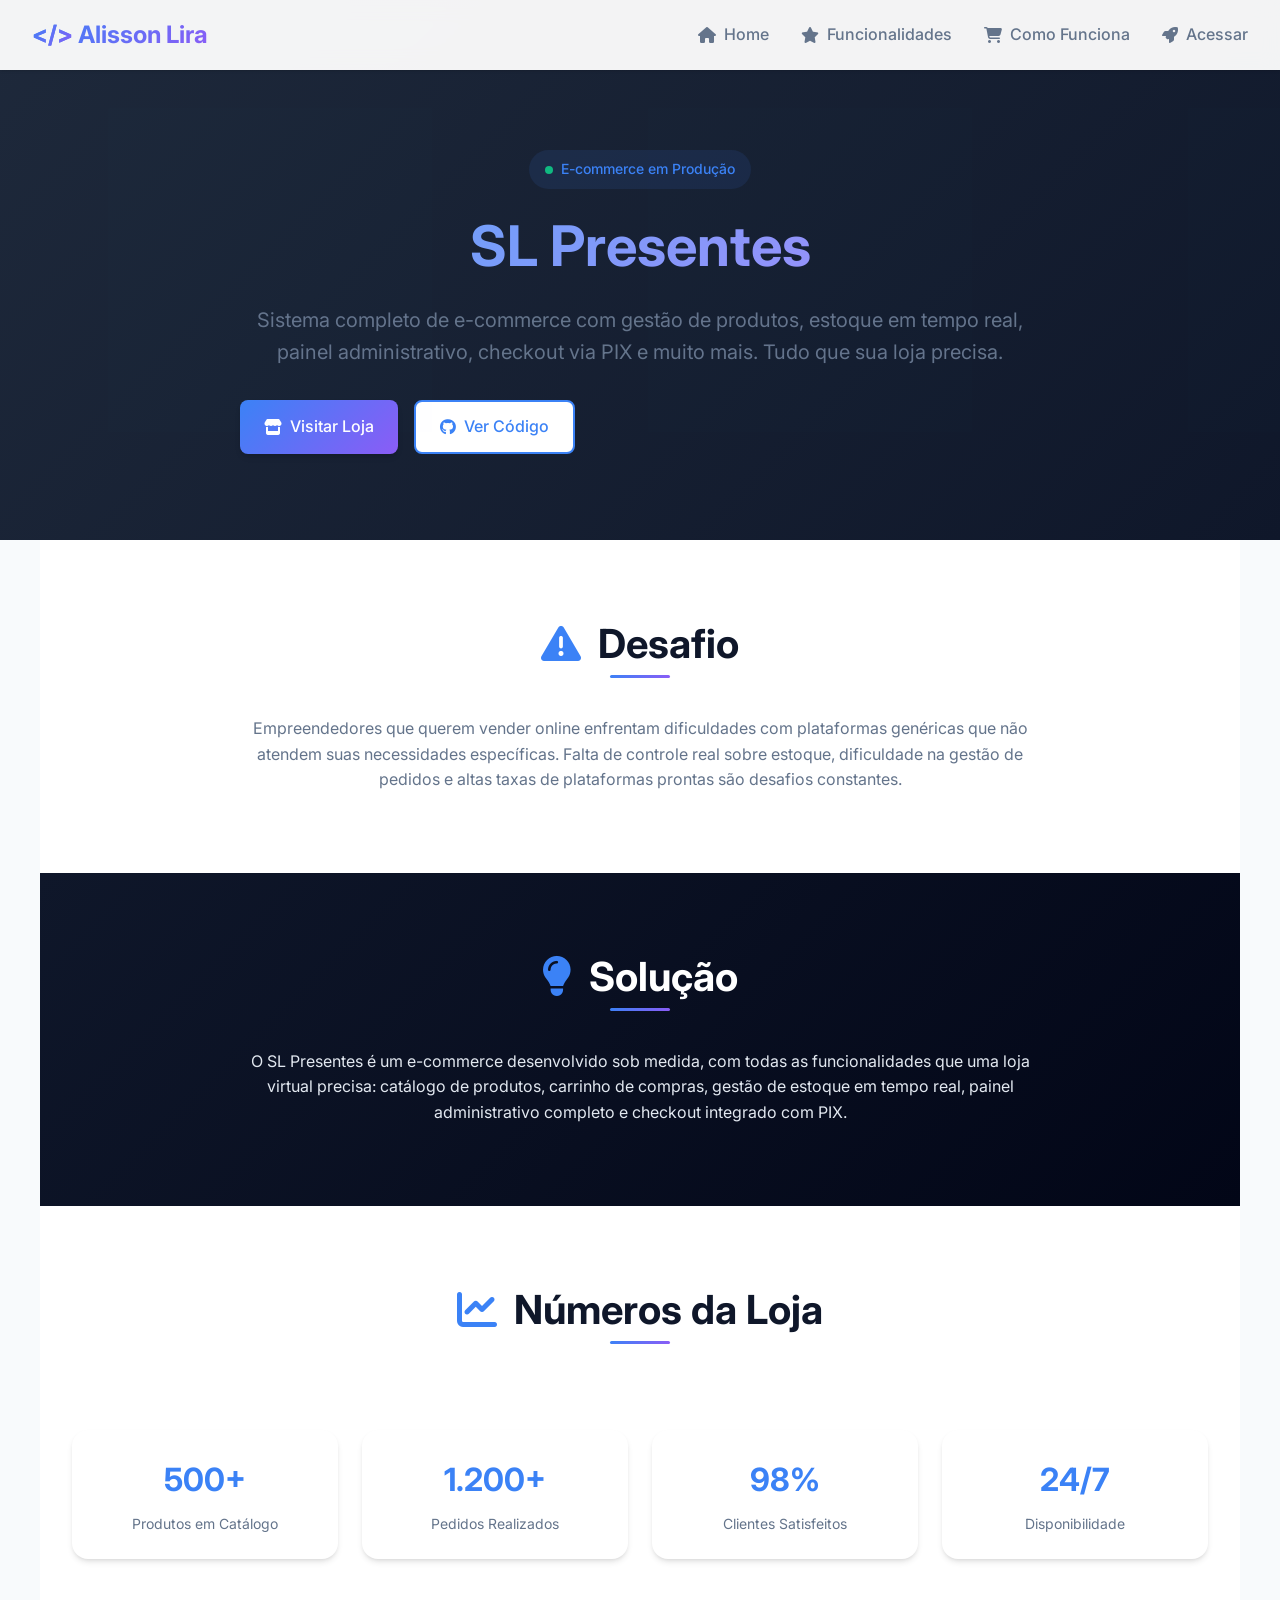
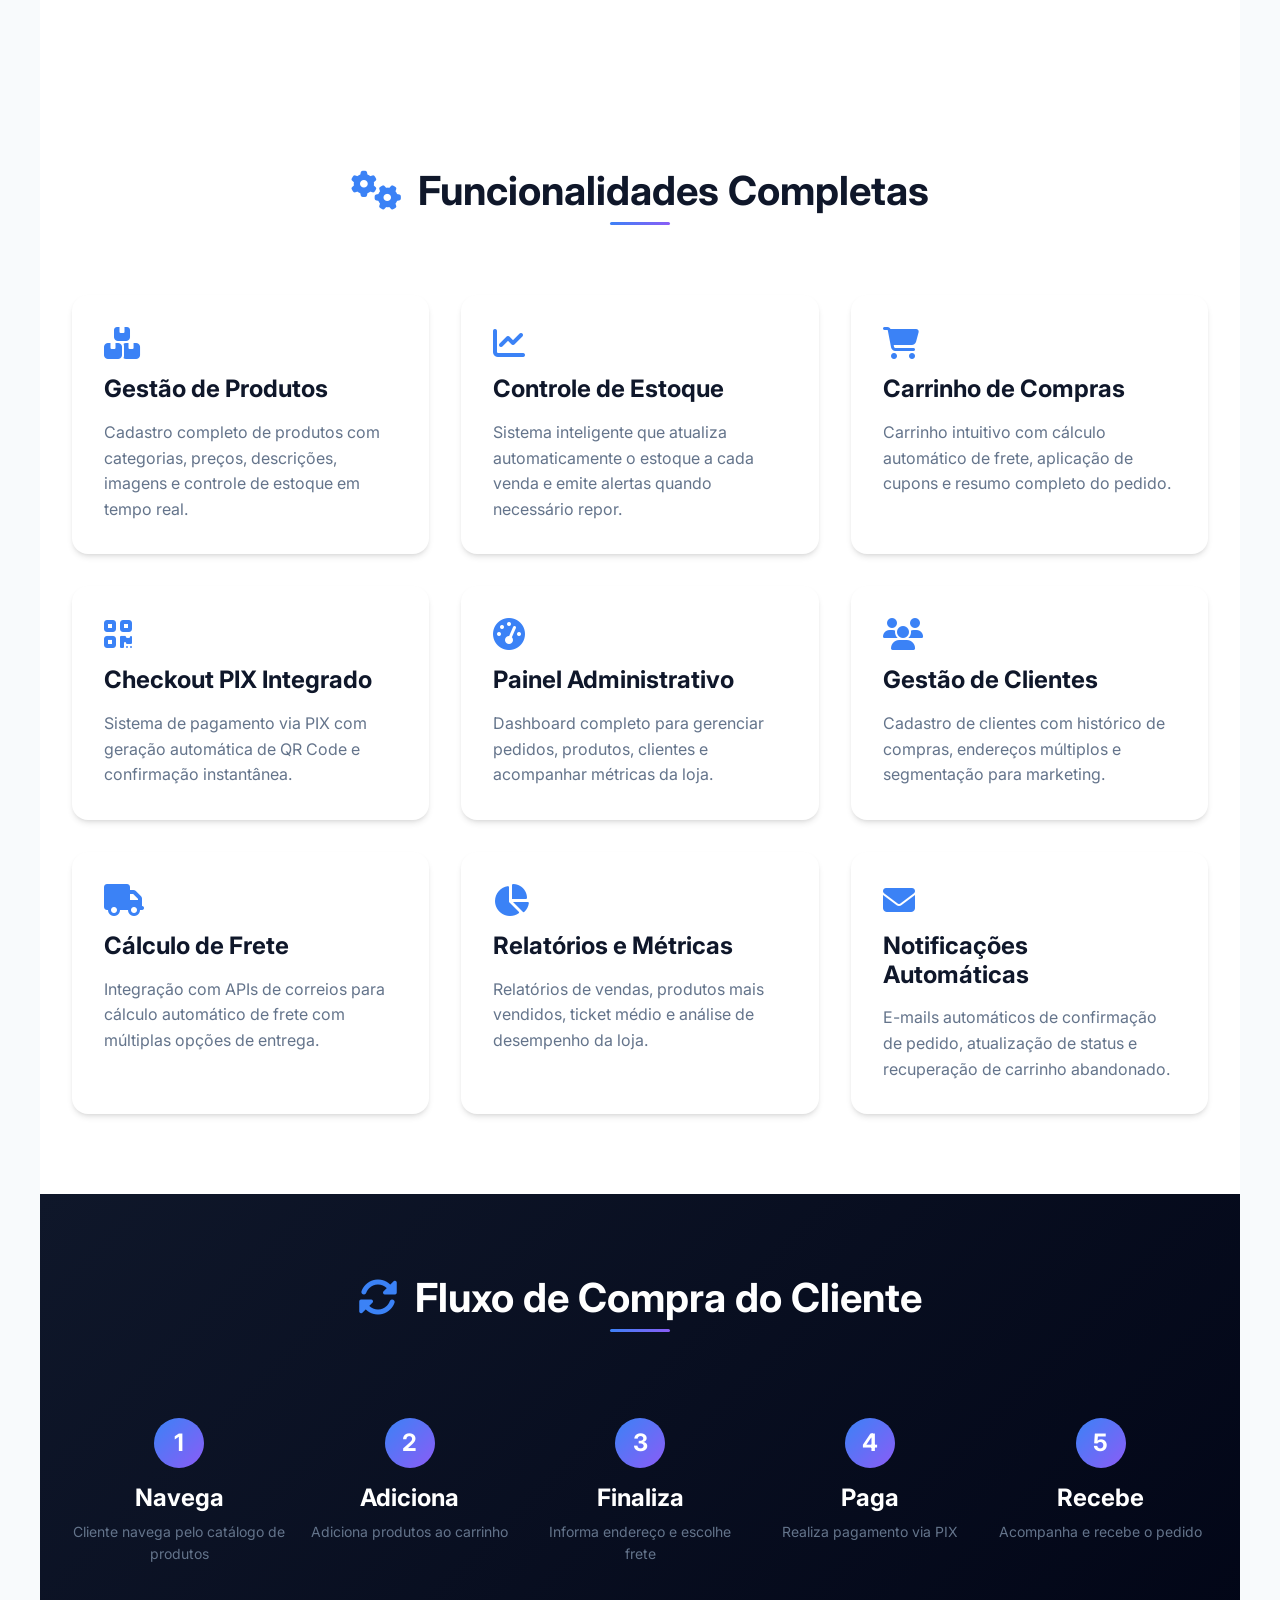
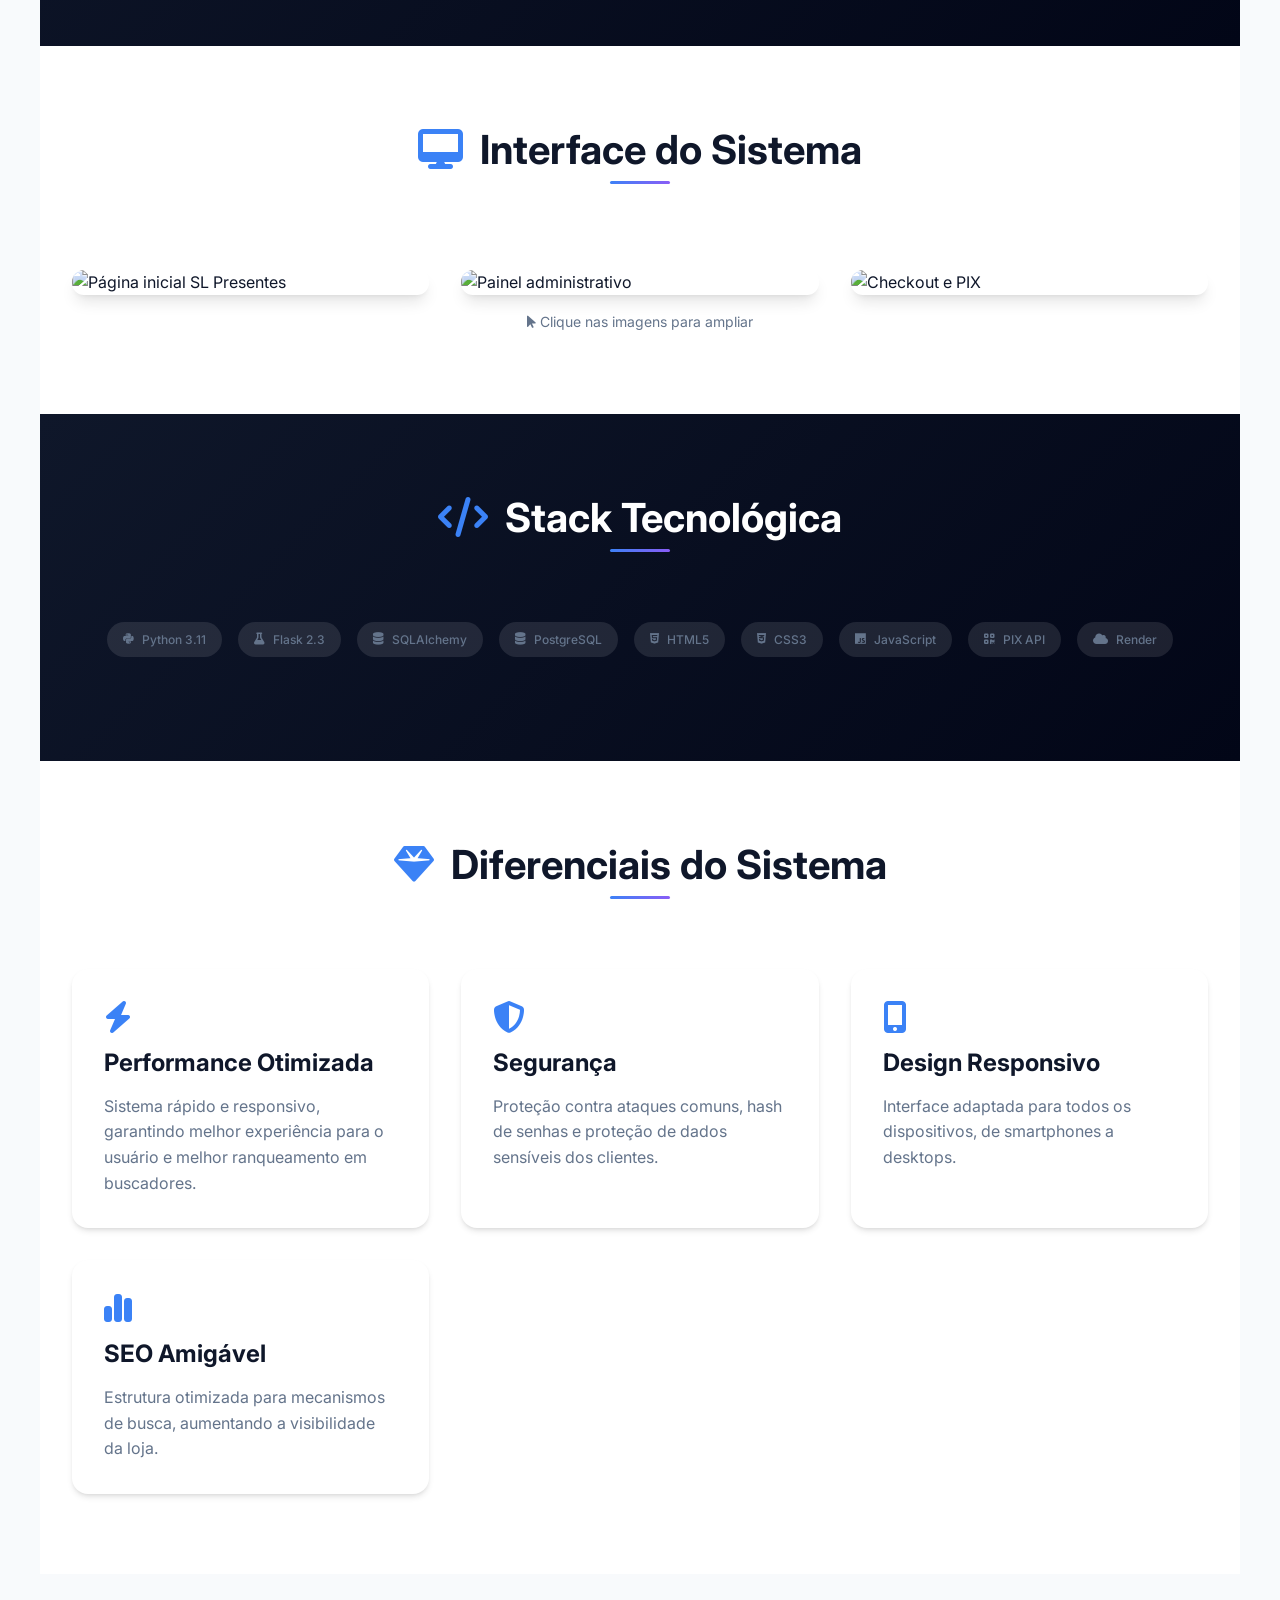
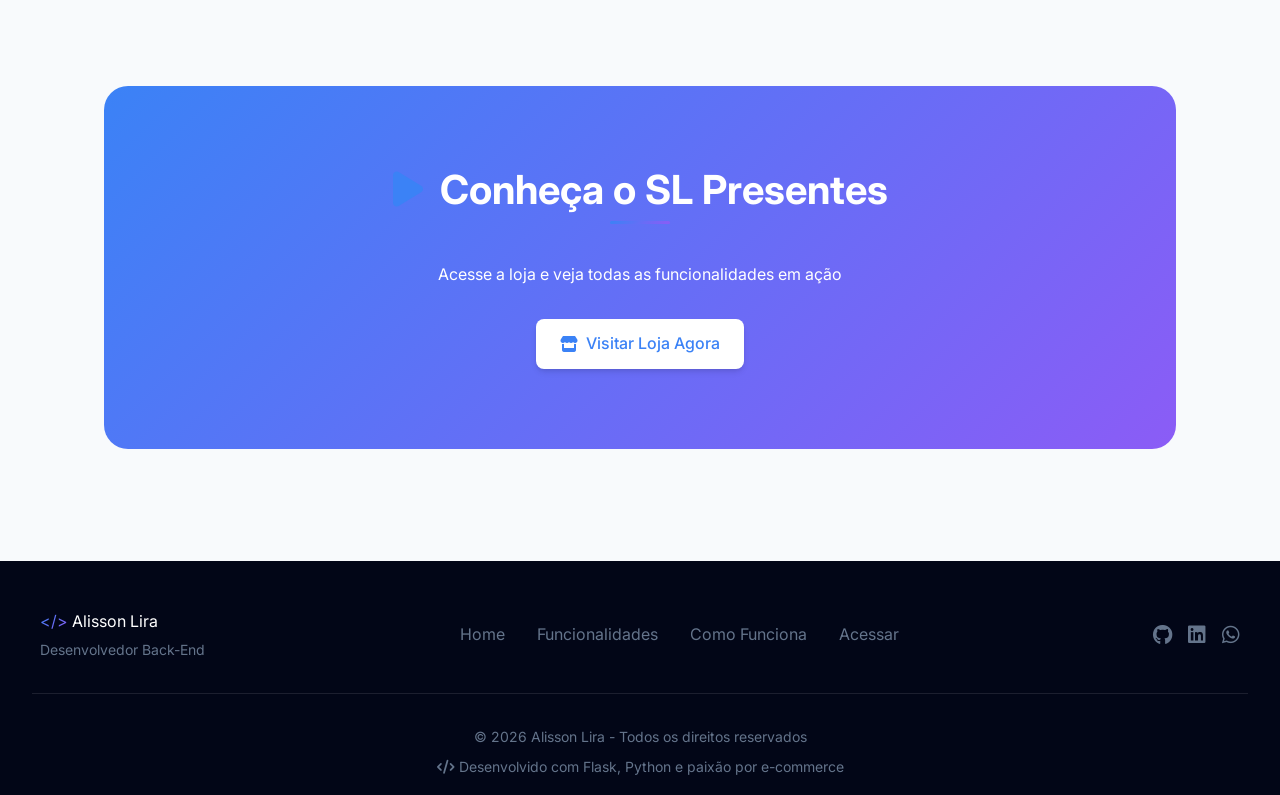
==== projetos/sl-presentes.html @ 82c2378f "Atualizando Portfílio 2.0" ====
<!DOCTYPE html>
<html lang="pt-BR">
<head>
  <meta charset="UTF-8">
  <meta name="viewport" content="width=device-width, initial-scale=1.0">

  <title>SL Presentes | Sistema de E-commerce Completo</title>

  <meta name="description" content="Sistema de e-commerce completo com gestão de produtos, estoque, pedidos, clientes e checkout integrado com PIX.">
  <meta name="author" content="Alisson Lira">
  <meta name="keywords" content="e-commerce, loja virtual, gestão de estoque, sistema de vendas, flask, python">

  <!-- Google Fonts -->
  <link href="https://fonts.googleapis.com/css2?family=Inter:opsz,wght@14..32,300;400;500;600;700;800&display=swap" rel="stylesheet">

  <!-- Font Awesome -->
  <link rel="stylesheet" href="https://cdnjs.cloudflare.com/ajax/libs/font-awesome/6.5.1/css/all.min.css">

  <link rel="stylesheet" href="../styles.css">
  

</head>

<body>

  <!-- NAVBAR -->
  <header class="navbar">
    <div class="logo">
      <span class="logo-highlight">&lt;/&gt;</span> Alisson Lira
    </div>
    <nav>
      <a href="/"><i class="fas fa-home"></i> Home</a>
      <a href="#funcionalidades"><i class="fas fa-star"></i> Funcionalidades</a>
      <a href="#demo"><i class="fas fa-shopping-cart"></i> Como Funciona</a>
      <a href="#acesso"><i class="fas fa-rocket"></i> Acessar</a>
    </nav>
    <button class="mobile-menu-btn" id="mobileMenuBtn">
      <i class="fas fa-bars"></i>
    </button>
  </header>

  <!-- HERO PRODUTO -->
  <section class="produto-hero">
    <div class="container">
      <div class="hero-badge">
        <span class="badge-dot"></span>
        E-commerce em Produção
      </div>

      <h1>SL Presentes</h1>

      <p>
        Sistema completo de e-commerce com gestão de produtos, estoque em tempo real,
        painel administrativo, checkout via PIX e muito mais. Tudo que sua loja precisa.
      </p>

      <div class="hero-buttons">
        <a href="https://slpresentes.alissonlira.com.br" target="_blank" class="btn-primary">
          <i class="fas fa-store"></i> Visitar Loja
        </a>

        <a href="#" class="btn-secondary" target="_blank">
          <i class="fab fa-github"></i> Ver Código
        </a>
      </div>
    </div>
  </section>

  <!-- PROBLEMA -->
  <section class="secao bg-light">
    <h2><i class="fas fa-exclamation-triangle"></i> Desafio</h2>

    <p style="text-align: center; max-width: 800px; margin: 0 auto; color: var(--gray);">
      Empreendedores que querem vender online enfrentam dificuldades com plataformas 
      genéricas que não atendem suas necessidades específicas. Falta de controle 
      real sobre estoque, dificuldade na gestão de pedidos e altas taxas de 
      plataformas prontas são desafios constantes.
    </p>
  </section>

  <!-- SOLUÇÃO -->
  <section class="secao bg-dark">
    <h2 style="color: white;"><i class="fas fa-lightbulb"></i> Solução</h2>

    <p style="text-align: center; max-width: 800px; margin: 0 auto; color: var(--gray-light);">
      O SL Presentes é um e-commerce desenvolvido sob medida, com todas as 
      funcionalidades que uma loja virtual precisa: catálogo de produtos, 
      carrinho de compras, gestão de estoque em tempo real, painel administrativo 
      completo e checkout integrado com PIX.
    </p>
  </section>

  <!-- MÉTRICAS DEMONSTRATIVAS -->
  <section id="demo" class="secao bg-light">
    <h2><i class="fas fa-chart-line"></i> Números da Loja</h2>

    <div class="stats-demo">
      <div class="stat-card">
        <div class="stat-number">500+</div>
        <div class="stat-label">Produtos em Catálogo</div>
      </div>
      <div class="stat-card">
        <div class="stat-number">1.200+</div>
        <div class="stat-label">Pedidos Realizados</div>
      </div>
      <div class="stat-card">
        <div class="stat-number">98%</div>
        <div class="stat-label">Clientes Satisfeitos</div>
      </div>
      <div class="stat-card">
        <div class="stat-number">24/7</div>
        <div class="stat-label">Disponibilidade</div>
      </div>
    </div>
  </section>

  <!-- FUNCIONALIDADES -->
  <section id="funcionalidades" class="secao bg-light">
    <h2><i class="fas fa-cogs"></i> Funcionalidades Completas</h2>

    <div class="grid-features">

      <div class="feature">
        <i class="fas fa-boxes"></i>
        <h3>Gestão de Produtos</h3>
        <p>Cadastro completo de produtos com categorias, preços, descrições, imagens e controle de estoque em tempo real.</p>
      </div>

      <div class="feature">
        <i class="fas fa-chart-line"></i>
        <h3>Controle de Estoque</h3>
        <p>Sistema inteligente que atualiza automaticamente o estoque a cada venda e emite alertas quando necessário repor.</p>
      </div>

      <div class="feature">
        <i class="fas fa-shopping-cart"></i>
        <h3>Carrinho de Compras</h3>
        <p>Carrinho intuitivo com cálculo automático de frete, aplicação de cupons e resumo completo do pedido.</p>
      </div>

      <div class="feature">
        <i class="fas fa-qrcode"></i>
        <h3>Checkout PIX Integrado</h3>
        <p>Sistema de pagamento via PIX com geração automática de QR Code e confirmação instantânea.</p>
      </div>

      <div class="feature">
        <i class="fas fa-tachometer-alt"></i>
        <h3>Painel Administrativo</h3>
        <p>Dashboard completo para gerenciar pedidos, produtos, clientes e acompanhar métricas da loja.</p>
      </div>

      <div class="feature">
        <i class="fas fa-users"></i>
        <h3>Gestão de Clientes</h3>
        <p>Cadastro de clientes com histórico de compras, endereços múltiplos e segmentação para marketing.</p>
      </div>

      <div class="feature">
        <i class="fas fa-truck"></i>
        <h3>Cálculo de Frete</h3>
        <p>Integração com APIs de correios para cálculo automático de frete com múltiplas opções de entrega.</p>
      </div>

      <div class="feature">
        <i class="fas fa-chart-pie"></i>
        <h3>Relatórios e Métricas</h3>
        <p>Relatórios de vendas, produtos mais vendidos, ticket médio e análise de desempenho da loja.</p>
      </div>

      <div class="feature">
        <i class="fas fa-envelope"></i>
        <h3>Notificações Automáticas</h3>
        <p>E-mails automáticos de confirmação de pedido, atualização de status e recuperação de carrinho abandonado.</p>
      </div>

    </div>
  </section>

  <!-- FLUXO DE COMPRA -->
  <section class="secao bg-dark">
    <h2 style="color: white;"><i class="fas fa-sync-alt"></i> Fluxo de Compra do Cliente</h2>

    <div class="workflow">
      <div class="workflow-step">
        <div class="workflow-number">1</div>
        <h3 style="color: white;">Navega</h3>
        <p>Cliente navega pelo catálogo de produtos</p>
      </div>
      <div class="workflow-step">
        <div class="workflow-number">2</div>
        <h3 style="color: white;">Adiciona</h3>
        <p>Adiciona produtos ao carrinho</p>
      </div>
      <div class="workflow-step">
        <div class="workflow-number">3</div>
        <h3 style="color: white;">Finaliza</h3>
        <p>Informa endereço e escolhe frete</p>
      </div>
      <div class="workflow-step">
        <div class="workflow-number">4</div>
        <h3 style="color: white;">Paga</h3>
        <p>Realiza pagamento via PIX</p>
      </div>
      <div class="workflow-step">
        <div class="workflow-number">5</div>
        <h3 style="color: white;">Recebe</h3>
        <p>Acompanha e recebe o pedido</p>
      </div>
    </div>
  </section>

  <!-- SCREENSHOTS -->
  <section class="secao bg-light">
    <h2><i class="fas fa-desktop"></i> Interface do Sistema</h2>

    <div class="screenshots">
      <img src="../img/sl1.png" alt="Página inicial SL Presentes" onclick="openModal(this.src)">
      <img src="../img/sl2.png" alt="Painel administrativo" onclick="openModal(this.src)">
      <img src="../img/sl3.png" alt="Checkout e PIX" onclick="openModal(this.src)">
    </div>
    <p style="text-align: center; margin-top: 1rem; font-size: 0.875rem; color: var(--gray);">
      <i class="fas fa-mouse-pointer"></i> Clique nas imagens para ampliar
    </p>
  </section>

  <!-- STACK TECNOLÓGICA -->
  <section class="secao bg-dark">
    <h2 style="color: white;"><i class="fas fa-code"></i> Stack Tecnológica</h2>

    <div class="stack">
      <span><i class="fab fa-python"></i> Python 3.11</span>
      <span><i class="fas fa-flask"></i> Flask 2.3</span>
      <span><i class="fas fa-database"></i> SQLAlchemy</span>
      <span><i class="fas fa-database"></i> PostgreSQL</span>
      <span><i class="fab fa-html5"></i> HTML5</span>
      <span><i class="fab fa-css3-alt"></i> CSS3</span>
      <span><i class="fab fa-js"></i> JavaScript</span>
      <span><i class="fas fa-qrcode"></i> PIX API</span>
      <span><i class="fas fa-cloud"></i> Render</span>
    </div>
  </section>

  <!-- DIFERENCIAIS -->
  <section class="secao bg-light">
    <h2><i class="fas fa-gem"></i> Diferenciais do Sistema</h2>

    <div class="grid-features">
      <div class="feature">
        <i class="fas fa-bolt"></i>
        <h3>Performance Otimizada</h3>
        <p>Sistema rápido e responsivo, garantindo melhor experiência para o usuário e melhor ranqueamento em buscadores.</p>
      </div>
      <div class="feature">
        <i class="fas fa-shield-alt"></i>
        <h3>Segurança</h3>
        <p>Proteção contra ataques comuns, hash de senhas e proteção de dados sensíveis dos clientes.</p>
      </div>
      <div class="feature">
        <i class="fas fa-mobile-alt"></i>
        <h3>Design Responsivo</h3>
        <p>Interface adaptada para todos os dispositivos, de smartphones a desktops.</p>
      </div>
      <div class="feature">
        <i class="fas fa-chart-simple"></i>
        <h3>SEO Amigável</h3>
        <p>Estrutura otimizada para mecanismos de busca, aumentando a visibilidade da loja.</p>
      </div>
    </div>
  </section>

  <!-- CTA FINAL -->
  <section id="acesso" class="secao">
    <div class="cta">
      <h2><i class="fas fa-play"></i> Conheça o SL Presentes</h2>
      <p style="margin-bottom: 2rem;">Acesse a loja e veja todas as funcionalidades em ação</p>

      <a href="https://slpresentes.alissonlira.com.br" target="_blank" class="btn-primary">
        <i class="fas fa-store"></i> Visitar Loja Agora
      </a>
    </div>
  </section>

  <!-- FOOTER -->
  <footer>
    <div class="footer-content">
      <div class="footer-logo">
        <span class="logo-highlight">&lt;/&gt;</span> Alisson Lira
        <p>Desenvolvedor Back-End</p>
      </div>
      
      <div class="footer-links">
        <a href="/">Home</a>
        <a href="#funcionalidades">Funcionalidades</a>
        <a href="#demo">Como Funciona</a>
        <a href="#acesso">Acessar</a>
      </div>
      
      <div class="footer-social">
        <a href="https://github.com/" target="_blank"><i class="fab fa-github"></i></a>
        <a href="https://linkedin.com/" target="_blank"><i class="fab fa-linkedin"></i></a>
        <a href="https://wa.me/5583991887166" target="_blank"><i class="fab fa-whatsapp"></i></a>
      </div>
    </div>
    
    <div class="footer-bottom">
      <p>&copy; 2026 Alisson Lira - Todos os direitos reservados</p>
      <p class="footer-last-update">
        <i class="fas fa-code"></i> Desenvolvido com Flask, Python e paixão por e-commerce
      </p>
    </div>
  </footer>

  <!-- Modal para imagens -->
  <div id="imageModal" class="modal" onclick="closeModal()">
    <span class="modal-close">&times;</span>
    <img id="modalImage" src="" alt="Imagem ampliada">
  </div>

  <script>
    // Menu mobile
    const mobileMenuBtn = document.getElementById('mobileMenuBtn');
    const nav = document.querySelector('.navbar nav');
    
    if (mobileMenuBtn) {
      mobileMenuBtn.addEventListener('click', () => {
        nav.classList.toggle('active');
      });
    }

    // Smooth scroll
    document.querySelectorAll('a[href^="#"]').forEach(anchor => {
      anchor.addEventListener('click', function (e) {
        e.preventDefault();
        const target = document.querySelector(this.getAttribute('href'));
        if (target) {
          target.scrollIntoView({ behavior: 'smooth', block: 'start' });
          if (nav && nav.classList.contains('active')) {
            nav.classList.remove('active');
          }
        }
      });
    });

    // Modal
    function openModal(src) {
      const modal = document.getElementById('imageModal');
      const modalImg = document.getElementById('modalImage');
      modal.classList.add('active');
      modalImg.src = src;
      document.body.style.overflow = 'hidden';
    }

    function closeModal() {
      const modal = document.getElementById('imageModal');
      modal.classList.remove('active');
      document.body.style.overflow = 'auto';
    }

    document.addEventListener('keydown', (e) => {
      if (e.key === 'Escape') closeModal();
    });
  </script>
</body>
</html>
---- styles.css ----
/* Reset e Variáveis */
:root {
    --primary: #3b82f6;
    --primary-dark: #2563eb;
    --secondary: #8b5cf6;
    --dark: #0f172a;
    --darker: #020617;
    --light: #f8fafc;
    --gray: #64748b;
    --gray-light: #e2e8f0;
    --success: #10b981;
    --danger: #ef4444;

    --gradient-primary: linear-gradient(135deg, var(--primary) 0%, var(--secondary) 100%);
    --gradient-dark: linear-gradient(135deg, var(--dark) 0%, var(--darker) 100%);

    --shadow-sm: 0 1px 2px 0 rgb(0 0 0 / 0.05);
    --shadow: 0 1px 3px 0 rgb(0 0 0 / 0.1), 0 1px 2px -1px rgb(0 0 0 / 0.1);
    --shadow-md: 0 4px 6px -1px rgb(0 0 0 / 0.1), 0 2px 4px -2px rgb(0 0 0 / 0.1);
    --shadow-lg: 0 10px 15px -3px rgb(0 0 0 / 0.1), 0 4px 6px -4px rgb(0 0 0 / 0.1);
    --shadow-xl: 0 20px 25px -5px rgb(0 0 0 / 0.1), 0 8px 10px -6px rgb(0 0 0 / 0.1);
}

* {
    margin: 0;
    padding: 0;
    box-sizing: border-box;
}

body {
    font-family: 'Inter', sans-serif;
    background: var(--light);
    color: var(--dark);
    line-height: 1.6;
    overflow-x: hidden;
}

/* Scrollbar personalizada */
::-webkit-scrollbar {
    width: 10px;
}

::-webkit-scrollbar-track {
    background: var(--gray-light);
}

::-webkit-scrollbar-thumb {
    background: var(--primary);
    border-radius: 5px;
}

::-webkit-scrollbar-thumb:hover {
    background: var(--primary-dark);
}

/* Tipografia */
h1,
h2,
h3,
h4 {
    line-height: 1.2;
    font-weight: 700;
}

h1 {
    font-size: 3.5rem;
    margin-bottom: 1.5rem;
}

h2 {
    font-size: 2.5rem;
    margin-bottom: 1rem;
}

h3 {
    font-size: 1.5rem;
    margin-bottom: 0.5rem;
}

.highlight {
    color: var(--primary);
    position: relative;
}

.highlight::before {
    content: '';
    position: absolute;
    bottom: 0;
    left: 0;
    right: 0;
    height: 30%;
    background: rgba(59, 130, 246, 0.2);
    z-index: -1;
}

/* Navbar */
.navbar {
    position: fixed;
    top: 0;
    left: 0;
    right: 0;
    background: rgba(255, 255, 255, 0.95);
    backdrop-filter: blur(10px);
    padding: 1rem 2rem;
    display: flex;
    justify-content: space-between;
    align-items: center;
    z-index: 1000;
    box-shadow: var(--shadow);
}

.logo {
    font-size: 1.5rem;
    font-weight: 700;
    background: var(--gradient-primary);
    -webkit-background-clip: text;
    background-clip: text;
    color: transparent;
}

.logo-highlight {
    background: var(--gradient-primary);
    -webkit-background-clip: text;
    background-clip: text;
    color: transparent;
}

.navbar nav {
    display: flex;
    gap: 2rem;
}

.navbar nav a {
    text-decoration: none;
    color: var(--gray);
    font-weight: 500;
    transition: color 0.3s ease;
    display: flex;
    align-items: center;
    gap: 0.5rem;
}

.navbar nav a:hover {
    color: var(--primary);
}

.mobile-menu-btn {
    display: none;
    background: none;
    border: none;
    font-size: 1.5rem;
    color: var(--dark);
    cursor: pointer;
}

/* Hero Section */
.hero {
    min-height: 100vh;
    display: flex;
    align-items: center;
    justify-content: space-between;
    padding: 6rem 2rem 4rem;
    background: linear-gradient(135deg, var(--light) 0%, #e0f2fe 100%);
    gap: 3rem;
}

.hero-content {
    flex: 1;
    max-width: 600px;
}

.hero-badge {
    display: inline-flex;
    align-items: center;
    gap: 0.5rem;
    background: rgba(59, 130, 246, 0.1);
    padding: 0.5rem 1rem;
    border-radius: 50px;
    margin-bottom: 1.5rem;
    font-size: 0.875rem;
    font-weight: 500;
    color: var(--primary);
}

.badge-dot {
    width: 8px;
    height: 8px;
    background: var(--success);
    border-radius: 50%;
    animation: pulse 2s infinite;
}

@keyframes pulse {

    0%,
    100% {
        opacity: 1;
    }

    50% {
        opacity: 0.5;
    }
}

.hero p {
    font-size: 1.125rem;
    color: var(--gray);
    margin-bottom: 2rem;
}

.hero-stats {
    display: flex;
    gap: 2rem;
    margin-bottom: 2rem;
}

.stat {
    display: flex;
    flex-direction: column;
}

.stat-number {
    font-size: 2rem;
    font-weight: 700;
    color: var(--primary);
}

.stat-label {
    font-size: 0.875rem;
    color: var(--gray);
}

.hero-buttons {
    display: flex;
    gap: 1rem;
}

.btn-primary,
.btn-secondary {
    padding: 0.75rem 1.5rem;
    border-radius: 8px;
    text-decoration: none;
    font-weight: 500;
    transition: all 0.3s ease;
    display: inline-flex;
    align-items: center;
    gap: 0.5rem;
}

.btn-primary {
    background: var(--gradient-primary);
    color: white;
    box-shadow: var(--shadow-md);
}

.btn-primary:hover {
    transform: translateY(-2px);
    box-shadow: var(--shadow-lg);
}

.btn-secondary {
    background: white;
    color: var(--primary);
    border: 2px solid var(--primary);
}

.btn-secondary:hover {
    background: var(--primary);
    color: white;
    transform: translateY(-2px);
}

/* Hero Code Animation */
.hero-code-animation {
    flex: 1;
    max-width: 500px;
}

.code-window {
    background: var(--darker);
    border-radius: 12px;
    overflow: hidden;
    box-shadow: var(--shadow-xl);
}

.code-header {
    background: #1e293b;
    padding: 0.75rem;
    display: flex;
    gap: 0.5rem;
}

.dot {
    width: 12px;
    height: 12px;
    border-radius: 50%;
}

.dot.red {
    background: #ef4444;
}

.dot.yellow {
    background: #f59e0b;
}

.dot.green {
    background: #10b981;
}

.code-content {
  padding: 1.5rem;
  color: #e2e8f0;
  font-family: 'Courier New', monospace;
  font-size: 0.875rem;
  overflow-x: auto;
  white-space: pre-wrap;
  word-wrap: break-word;
  display: block;
  max-width: 100%;
}

.code-keyword {
    color: #c084fc;
}

.code-class {
    color: #60a5fa;
}

.code-method {
    color: #34d399;
}

.code-string {
    color: #fbbf24;
}

/* Projetos Section */
.projetos {
    padding: 5rem 2rem;
    background: white;
}

.section-header {
    text-align: center;
    margin-bottom: 3rem;
}

.section-tag {
    display: inline-block;
    background: rgba(59, 130, 246, 0.1);
    color: var(--primary);
    padding: 0.25rem 1rem;
    border-radius: 50px;
    font-size: 0.875rem;
    font-weight: 500;
    margin-bottom: 1rem;
}

.grid {
    display: grid;
    grid-template-columns: repeat(auto-fit, minmax(350px, 1fr));
    gap: 2rem;
    max-width: 1200px;
    margin: 0 auto;
}

.card {
    background: white;
    border-radius: 16px;
    overflow: hidden;
    box-shadow: var(--shadow-md);
    transition: all 0.3s ease;
}

.card:hover {
    transform: translateY(-5px);
    box-shadow: var(--shadow-xl);
}

.card-image {
    position: relative;
    overflow: hidden;
    height: 200px;
}

.card-image img {
    width: 100%;
    height: 100%;
    object-fit: cover;
    transition: transform 0.3s ease;
}

.card:hover .card-image img {
    transform: scale(1.05);
}

.card-overlay {
    position: absolute;
    top: 1rem;
    right: 1rem;
}

.project-type {
    background: rgba(0, 0, 0, 0.7);
    backdrop-filter: blur(5px);
    color: white;
    padding: 0.25rem 0.75rem;
    border-radius: 50px;
    font-size: 0.75rem;
    font-weight: 500;
}

.card-content {
    padding: 1.5rem;
}

.card-description {
    color: var(--gray);
    margin-bottom: 1rem;
    font-size: 0.875rem;
}

.stack {
    display: flex;
    flex-wrap: wrap;
    gap: 0.5rem;
    margin-bottom: 1.5rem;
}

.stack span {
    background: var(--gray-light);
    padding: 0.25rem 0.75rem;
    border-radius: 50px;
    font-size: 0.75rem;
    font-weight: 500;
    color: var(--gray);
    display: flex;
    align-items: center;
    gap: 0.25rem;
}

.card-buttons {
    display: flex;
    gap: 1rem;
}

.card-btn {
    flex: 1;
    text-align: center;
    padding: 0.5rem;
    border-radius: 6px;
    text-decoration: none;
    font-size: 0.875rem;
    font-weight: 500;
    transition: all 0.3s ease;
    display: flex;
    align-items: center;
    justify-content: center;
    gap: 0.5rem;
}

.card-btn.demo {
    background: var(--primary);
    color: white;
}

.card-btn.demo:hover {
    background: var(--primary-dark);
}

.card-btn.code {
    background: var(--dark);
    color: white;
}

.card-btn.code:hover {
    background: var(--darker);
}

.coming-soon {
    background: linear-gradient(135deg, var(--gray-light) 0%, #f1f5f9 100%);
    text-align: center;
}

.coming-soon-bg {
    height: 100%;
    display: flex;
    align-items: center;
    justify-content: center;
    background: rgba(0, 0, 0, 0.05);
}

.coming-soon-bg i {
    font-size: 4rem;
    color: var(--gray);
}

/* Sobre Section */
.sobre {
    padding: 5rem 2rem;
    background: linear-gradient(135deg, var(--dark) 0%, var(--darker) 100%);
    color: white;
}

.sobre-container {
    max-width: 1200px;
    margin: 0 auto;
    display: flex;
    gap: 4rem;
    align-items: center;
}

.sobre-image {
    flex: 1;
    text-align: center;
}

.image-placeholder {
    width: 250px;
    height: 250px;
    margin: 0 auto;
    background: var(--gradient-primary);
    border-radius: 50%;
    display: flex;
    align-items: center;
    justify-content: center;
    margin-bottom: 1rem;
}

.image-placeholder i {
    font-size: 6rem;
    color: white;
}

.tech-icons {
    display: flex;
    justify-content: center;
    gap: 1.5rem;
    margin-top: 1rem;
}

.tech-icons i {
    font-size: 2rem;
    color: var(--gray);
    transition: all 0.3s ease;
}

.tech-icons i:hover {
    color: var(--primary);
    transform: translateY(-3px);
}

.sobre-content {
    flex: 1.5;
}

.sobre-content p {
    margin-bottom: 1rem;
    color: var(--gray-light);
}

.skills {
    display: grid;
    grid-template-columns: repeat(auto-fit, minmax(150px, 1fr));
    gap: 1.5rem;
    margin: 2rem 0;
}

.skill-category h4 {
    margin-bottom: 1rem;
    display: flex;
    align-items: center;
    gap: 0.5rem;
    color: var(--primary);
}

.skill-category ul {
    list-style: none;
}

.skill-category ul li {
    color: var(--gray-light);
    margin-bottom: 0.5rem;
    font-size: 0.875rem;
}

/* Contato Section */
.contato {
    padding: 5rem 2rem;
    background: white;
}

.contato-container {
    max-width: 1200px;
    margin: 0 auto;
    display: grid;
    grid-template-columns: 1fr 1fr;
    gap: 4rem;
}

.contact-details {
    margin: 2rem 0;
}

.contact-item {
    display: flex;
    align-items: center;
    gap: 1rem;
    margin-bottom: 1.5rem;
}

.contact-item i {
    width: 50px;
    height: 50px;
    background: rgba(59, 130, 246, 0.1);
    border-radius: 50%;
    display: flex;
    align-items: center;
    justify-content: center;
    color: var(--primary);
    font-size: 1.25rem;
}

.contact-item h4 {
    margin-bottom: 0.25rem;
    font-size: 1rem;
}

.contact-item a {
    color: var(--gray);
    text-decoration: none;
    transition: color 0.3s ease;
}

.contact-item a:hover {
    color: var(--primary);
}

.social-links {
    display: flex;
    gap: 1rem;
    margin-top: 2rem;
}

.social-link {
    display: flex;
    align-items: center;
    gap: 0.5rem;
    padding: 0.5rem 1rem;
    background: var(--gray-light);
    color: var(--dark);
    text-decoration: none;
    border-radius: 8px;
    transition: all 0.3s ease;
}

.social-link:hover {
    background: var(--primary);
    color: white;
    transform: translateY(-2px);
}

/* Formulário */
.contato-form {
    background: var(--light);
    padding: 2rem;
    border-radius: 16px;
    box-shadow: var(--shadow-md);
}

.form-group {
    margin-bottom: 1rem;
}

.form-group input,
.form-group textarea {
    width: 100%;
    padding: 0.75rem;
    border: 1px solid var(--gray-light);
    border-radius: 8px;
    font-family: inherit;
    transition: all 0.3s ease;
}

.form-group input:focus,
.form-group textarea:focus {
    outline: none;
    border-color: var(--primary);
    box-shadow: 0 0 0 3px rgba(59, 130, 246, 0.1);
}

.form-note {
    margin-top: 1rem;
    font-size: 0.875rem;
    text-align: center;
}

/* Footer */
footer {
    background: var(--darker);
    color: white;
    padding: 3rem 2rem 1rem;
}

.footer-content {
    max-width: 1200px;
    margin: 0 auto;
    display: flex;
    justify-content: space-between;
    align-items: center;
    flex-wrap: wrap;
    gap: 2rem;
    margin-bottom: 2rem;
}

.footer-logo p {
    color: var(--gray);
    font-size: 0.875rem;
    margin-top: 0.25rem;
}

.footer-links {
    display: flex;
    gap: 2rem;
}

.footer-links a {
    color: var(--gray);
    text-decoration: none;
    transition: color 0.3s ease;
}

.footer-links a:hover {
    color: white;
}

.footer-social {
    display: flex;
    gap: 1rem;
}

.footer-social a {
    color: var(--gray);
    font-size: 1.25rem;
    transition: all 0.3s ease;
}

.footer-social a:hover {
    color: var(--primary);
    transform: translateY(-2px);
}

.footer-bottom {
    text-align: center;
    padding-top: 2rem;
    border-top: 1px solid rgba(255, 255, 255, 0.1);
}

.footer-bottom p {
    color: var(--gray);
    font-size: 0.875rem;
}

.footer-last-update {
    margin-top: 0.5rem;
    font-size: 0.75rem;
}

/* Responsividade */
@media (max-width: 768px) {
    h1 {
        font-size: 2rem;
    }

    h2 {
        font-size: 1.75rem;
    }

    .navbar {
        padding: 1rem;
    }

    .mobile-menu-btn {
        display: block;
    }

    .navbar nav {
        display: none;
        position: absolute;
        top: 100%;
        left: 0;
        right: 0;
        background: white;
        flex-direction: column;
        padding: 1rem;
        gap: 1rem;
        box-shadow: var(--shadow-md);
    }

    .navbar nav.active {
        display: flex;
    }

    .hero {
        flex-direction: column;
        text-align: center;
        padding-top: 5rem;
    }

    .hero-stats {
        justify-content: center;
    }

    .hero-buttons {
        justify-content: center;
    }

    .sobre-container {
        flex-direction: column;
        text-align: center;
    }

    .contato-container {
        grid-template-columns: 1fr;
    }

    .grid {
        grid-template-columns: 1fr;
    }

    .footer-content {
        flex-direction: column;
        text-align: center;
    }

    .footer-links {
        flex-direction: column;
        gap: 1rem;
    }
}

@media (max-width: 480px) {
    .hero-stats {
        flex-direction: column;
        align-items: center;
        gap: 1rem;
    }

    .hero-buttons {
        flex-direction: column;
    }

    .btn-primary,
    .btn-secondary {
        justify-content: center;
    }

    .skills {
        grid-template-columns: 1fr;
    }

    .social-links {
        flex-wrap: wrap;
    }
}

/* Animações */
@keyframes fadeInUp {
    from {
        opacity: 0;
        transform: translateY(30px);
    }

    to {
        opacity: 1;
        transform: translateY(0);
    }
}

.hero-content,
.hero-code-animation,
.card {
    animation: fadeInUp 0.6s ease-out;
}

/* Estilos específicos para página de projeto */
.produto-hero {
    min-height: 60vh;
    display: flex;
    align-items: center;
    justify-content: center;
    text-align: center;
    padding: 8rem 2rem 4rem;
    background: linear-gradient(135deg, var(--light) 0%, #e0f2fe 100%);
}

.container {
    max-width: 800px;
    margin: 0 auto;
}

.produto-hero h1 {
    font-size: 3.5rem;
    margin-bottom: 1.5rem;
    background: var(--gradient-primary);
    -webkit-background-clip: text;
    background-clip: text;
    color: transparent;
}

.produto-hero p {
    font-size: 1.25rem;
    color: var(--gray);
    margin-bottom: 2rem;
}

.secao {
    padding: 5rem 2rem;
    max-width: 1200px;
    margin: 0 auto;
}

.secao h2 {
    text-align: center;
    margin-bottom: 3rem;
    position: relative;
    display: inline-block;
    width: 100%;
}

.secao h2 i {
    color: var(--primary);
    margin-right: 0.5rem;
}

.secao h2::after {
    content: '';
    position: absolute;
    bottom: -10px;
    left: 50%;
    transform: translateX(-50%);
    width: 60px;
    height: 3px;
    background: var(--gradient-primary);
    border-radius: 3px;
}

.bg-dark {
    background: linear-gradient(135deg, var(--dark) 0%, var(--darker) 100%);
    color: white;
}

.bg-light {
    background: white;
}

.grid-features {
    display: grid;
    grid-template-columns: repeat(auto-fit, minmax(300px, 1fr));
    gap: 2rem;
    margin-top: 2rem;
}

.feature {
    background: white;
    padding: 2rem;
    border-radius: 16px;
    box-shadow: var(--shadow-md);
    transition: all 0.3s ease;
    text-align: left;
}

.feature:hover {
    transform: translateY(-5px);
    box-shadow: var(--shadow-xl);
}

.feature i {
    font-size: 2rem;
    color: var(--primary);
    margin-bottom: 1rem;
}

.feature h3 {
    color: var(--dark);
    margin-bottom: 1rem;
}

.feature p {
    color: var(--gray);
    margin: 0;
}

.screenshots {
    display: grid;
    grid-template-columns: repeat(auto-fit, minmax(300px, 1fr));
    gap: 2rem;
    margin-top: 3rem;
}

.screenshots img {
    width: 100%;
    border-radius: 12px;
    box-shadow: var(--shadow-lg);
    transition: all 0.3s ease;
    cursor: pointer;
}

.screenshots img:hover {
    transform: scale(1.02);
    box-shadow: var(--shadow-xl);
}

.stack {
    display: flex;
    flex-wrap: wrap;
    justify-content: center;
    gap: 1rem;
    margin-top: 2rem;
}

.stack span {
    background: rgba(255, 255, 255, 0.1);
    padding: 0.5rem 1rem;
    border-radius: 50px;
    font-weight: 500;
    display: inline-flex;
    align-items: center;
    gap: 0.5rem;
}

.stack-light span {
    background: var(--gray-light);
    color: var(--dark);
}

.workflow {
    display: flex;
    justify-content: space-between;
    flex-wrap: wrap;
    gap: 1rem;
    margin-top: 3rem;
}

.workflow-step {
    flex: 1;
    min-width: 150px;
    text-align: center;
    position: relative;
}

.workflow-number {
    width: 50px;
    height: 50px;
    background: var(--gradient-primary);
    color: white;
    border-radius: 50%;
    display: flex;
    align-items: center;
    justify-content: center;
    font-size: 1.5rem;
    font-weight: bold;
    margin: 0 auto 1rem;
}

.workflow-step p {
    color: var(--gray);
    font-size: 0.875rem;
}

.cta {
    text-align: center;
    padding: 5rem 2rem;
    background: linear-gradient(135deg, var(--primary) 0%, var(--secondary) 100%);
    color: white;
    border-radius: 24px;
    margin: 2rem;
}

.cta .btn-primary {
    background: white;
    color: var(--primary);
    border: none;
}

.cta .btn-primary:hover {
    transform: translateY(-2px);
    box-shadow: var(--shadow-lg);
}

@media (max-width: 768px) {
    .produto-hero h1 {
        font-size: 2rem;
    }

    .secao {
        padding: 3rem 1.5rem;
    }

    .grid-features {
        grid-template-columns: 1fr;
    }

    .screenshots {
        grid-template-columns: 1fr;
    }

    .workflow {
        flex-direction: column;
    }

    .cta {
        margin: 1rem;
        padding: 3rem 1rem;
    }
}

/* Modal para imagens */
.modal {
    display: none;
    position: fixed;
    z-index: 2000;
    top: 0;
    left: 0;
    width: 100%;
    height: 100%;
    background: rgba(0, 0, 0, 0.9);
    justify-content: center;
    align-items: center;
    cursor: pointer;
}

.modal.active {
    display: flex;
}

.modal img {
    max-width: 90%;
    max-height: 90%;
    border-radius: 8px;
}

.modal-close {
    position: absolute;
    top: 20px;
    right: 40px;
    color: white;
    font-size: 40px;
    cursor: pointer;
}

.stats-demo {
    display: grid;
    grid-template-columns: repeat(auto-fit, minmax(200px, 1fr));
    gap: 1.5rem;
    margin: 3rem 0;
}

.stat-card {
    background: white;
    padding: 1.5rem;
    border-radius: 16px;
    text-align: center;
    box-shadow: var(--shadow-md);
}

.stat-number {
    font-size: 2rem;
    font-weight: 700;
    color: var(--primary);
}

.stat-label {
    color: var(--gray);
    font-size: 0.875rem;
    margin-top: 0.5rem;
}

/* Estilos específicos para página da oficina */
.produto-hero {
    min-height: 60vh;
    display: flex;
    align-items: center;
    justify-content: center;
    text-align: center;
    padding: 8rem 2rem 4rem;
    background: linear-gradient(135deg, #1e293b 0%, #0f172a 100%);
    position: relative;
    overflow: hidden;
}

.produto-hero::before {
    content: '';
    position: absolute;
    top: 0;
    left: 0;
    right: 0;
    bottom: 0;
    background: url('data:image/svg+xml,<svg xmlns="http://www.w3.org/2000/svg" viewBox="0 0 100 100"><path fill="rgba(59,130,246,0.05)" d="M20,20 L80,20 L80,80 L20,80 Z"/></svg>') repeat;
    opacity: 0.1;
}

.produto-hero h1 {
    font-size: 3.5rem;
    margin-bottom: 1.5rem;
    background: linear-gradient(135deg, #60a5fa 0%, #a78bfa 100%);
    -webkit-background-clip: text;
    background-clip: text;
    color: transparent;
}

.secao {
    padding: 5rem 2rem;
    max-width: 1200px;
    margin: 0 auto;
}

.secao h2 {
    text-align: center;
    margin-bottom: 3rem;
    position: relative;
    display: inline-block;
    width: 100%;
}

.secao h2 i {
    color: var(--primary);
    margin-right: 0.5rem;
}

.secao h2::after {
    content: '';
    position: absolute;
    bottom: -10px;
    left: 50%;
    transform: translateX(-50%);
    width: 60px;
    height: 3px;
    background: var(--gradient-primary);
    border-radius: 3px;
}

.bg-dark {
    background: linear-gradient(135deg, var(--dark) 0%, var(--darker) 100%);
    color: white;
}

.bg-light {
    background: white;
}

/* Métricas estilo dashboard */
.metrics-demo {
    display: grid;
    grid-template-columns: repeat(auto-fit, minmax(250px, 1fr));
    gap: 1.5rem;
    margin: 3rem 0;
}

.metric-card {
    background: white;
    padding: 1.5rem;
    border-radius: 16px;
    box-shadow: var(--shadow-md);
    transition: all 0.3s ease;
    text-align: center;
    border-bottom: 3px solid var(--primary);
}

.metric-card:hover {
    transform: translateY(-5px);
    box-shadow: var(--shadow-xl);
}

.metric-icon {
    font-size: 2rem;
    color: var(--primary);
    margin-bottom: 1rem;
}

.metric-title {
    font-size: 0.875rem;
    text-transform: uppercase;
    letter-spacing: 1px;
    color: var(--gray);
    margin-bottom: 0.5rem;
}

.metric-value {
    font-size: 2rem;
    font-weight: 700;
    color: var(--dark);
}

/* Gráficos demonstrativos */
.charts-demo {
    display: grid;
    grid-template-columns: repeat(auto-fit, minmax(400px, 1fr));
    gap: 2rem;
    margin: 3rem 0;
}

.chart-card {
    background: white;
    padding: 1.5rem;
    border-radius: 16px;
    box-shadow: var(--shadow-md);
}

.chart-card h3 {
    margin-bottom: 1rem;
    text-align: center;
    color: var(--dark);
}

canvas {
    max-height: 300px;
}

/* Tabela de ordens */
.table-demo {
    background: white;
    border-radius: 16px;
    overflow: hidden;
    box-shadow: var(--shadow-md);
    margin: 2rem 0;
}

.table-demo table {
    width: 100%;
    border-collapse: collapse;
}

.table-demo th {
    background: var(--dark);
    color: white;
    padding: 1rem;
    text-align: left;
    font-weight: 600;
}

.table-demo td {
    padding: 1rem;
    border-bottom: 1px solid var(--gray-light);
    color: var(--gray);
}

.table-demo tr:hover {
    background: rgba(59, 130, 246, 0.05);
}

.badge-demo {
    display: inline-block;
    padding: 0.25rem 0.75rem;
    border-radius: 50px;
    font-size: 0.75rem;
    font-weight: 600;
}

.badge-progress {
    background: #fef3c7;
    color: #d97706;
}

.badge-completed {
    background: #d1fae5;
    color: #059669;
}

.badge-pending {
    background: #fee2e2;
    color: #dc2626;
}

/* Features grid */
.features-grid {
    display: grid;
    grid-template-columns: repeat(auto-fit, minmax(300px, 1fr));
    gap: 2rem;
    margin-top: 2rem;
}

.feature-item {
    background: white;
    padding: 2rem;
    border-radius: 16px;
    box-shadow: var(--shadow-md);
    transition: all 0.3s ease;
    text-align: center;
}

.feature-item:hover {
    transform: translateY(-5px);
    box-shadow: var(--shadow-xl);
}

.feature-icon {
    width: 70px;
    height: 70px;
    background: linear-gradient(135deg, var(--primary) 0%, var(--secondary) 100%);
    border-radius: 50%;
    display: flex;
    align-items: center;
    justify-content: center;
    margin: 0 auto 1.5rem;
}

.feature-icon i {
    font-size: 2rem;
    color: white;
}

.feature-item h3 {
    margin-bottom: 1rem;
    color: var(--dark);
}

.feature-item p {
    color: var(--gray);
}

/* Workflow */
.workflow {
    display: flex;
    justify-content: space-between;
    flex-wrap: wrap;
    gap: 1rem;
    margin-top: 3rem;
}

.workflow-step {
    flex: 1;
    min-width: 150px;
    text-align: center;
    position: relative;
}

.workflow-number {
    width: 50px;
    height: 50px;
    background: var(--gradient-primary);
    color: white;
    border-radius: 50%;
    display: flex;
    align-items: center;
    justify-content: center;
    font-size: 1.5rem;
    font-weight: bold;
    margin: 0 auto 1rem;
}

.workflow-step p {
    color: var(--gray);
    font-size: 0.875rem;
}

@media (max-width: 768px) {
    .produto-hero h1 {
        font-size: 2rem;
    }

    .metrics-demo {
        grid-template-columns: 1fr;
    }

    .charts-demo {
        grid-template-columns: 1fr;
    }

    .table-demo {
        overflow-x: auto;
    }

    .table-demo table {
        min-width: 600px;
    }

    .workflow {
        flex-direction: column;
    }
}

/* CTA */
.cta-demo {
    text-align: center;
    padding: 4rem;
    background: linear-gradient(135deg, var(--primary) 0%, var(--secondary) 100%);
    border-radius: 24px;
    color: white;
    margin: 3rem 0;
}

.cta-demo h3 {
    font-size: 2rem;
    margin-bottom: 1rem;
}

.cta-demo .btn-primary {
    background: white;
    color: var(--primary);
    margin-top: 1rem;
    display: inline-block;
}

.cta-demo .btn-primary:hover {
    transform: translateY(-2px);
    box-shadow: var(--shadow-lg);
}

.foto-perfil {
  width: 25rem;
  height: 25rem;
  border-radius: 50%;
  object-fit: cover;
  border: 3px solid #007bff;
  box-shadow: 0 4px 8px rgba(0,0,0,0.1);
}

/* Ajustes específicos para o code-header no mobile */
@media (max-width: 768px) {
  .hero-code-animation {
    width: 100%;
    margin-top: 2rem;
  }

  .code-window {
    width: 100%;
    max-width: 100%;
    margin: 0 auto;
  }

   .code-content {
    font-size: 0.65rem;
    padding: 1rem;
    line-height: 1.4;
  }

  /* Força a quebra de linhas longas */
  .code-content br {
    display: block;
  }

  .code-keyword,
  .code-class,
  .code-method,
  .code-string {
    display: inline-block; /* Evita quebra estranha */
  }
}

/* Para telas muito pequenas (480px) */
@media (max-width: 480px) {
  .code-content {
    font-size: 0.55rem;
    padding: 0.75rem;
  }
}

/* Estilo adicional para garantir que o scroll apareça quando necessário */
.code-content {
  overflow-x: auto;
  white-space: pre-wrap;
  word-break: break-word;
  max-width: 100%;
}

/* Para manter o visual do código mas permitir rolagem horizontal */
@media (max-width: 768px) {
  .code-content {
    display: block;
    overflow-x: auto;
    -webkit-overflow-scrolling: touch;
  }
}
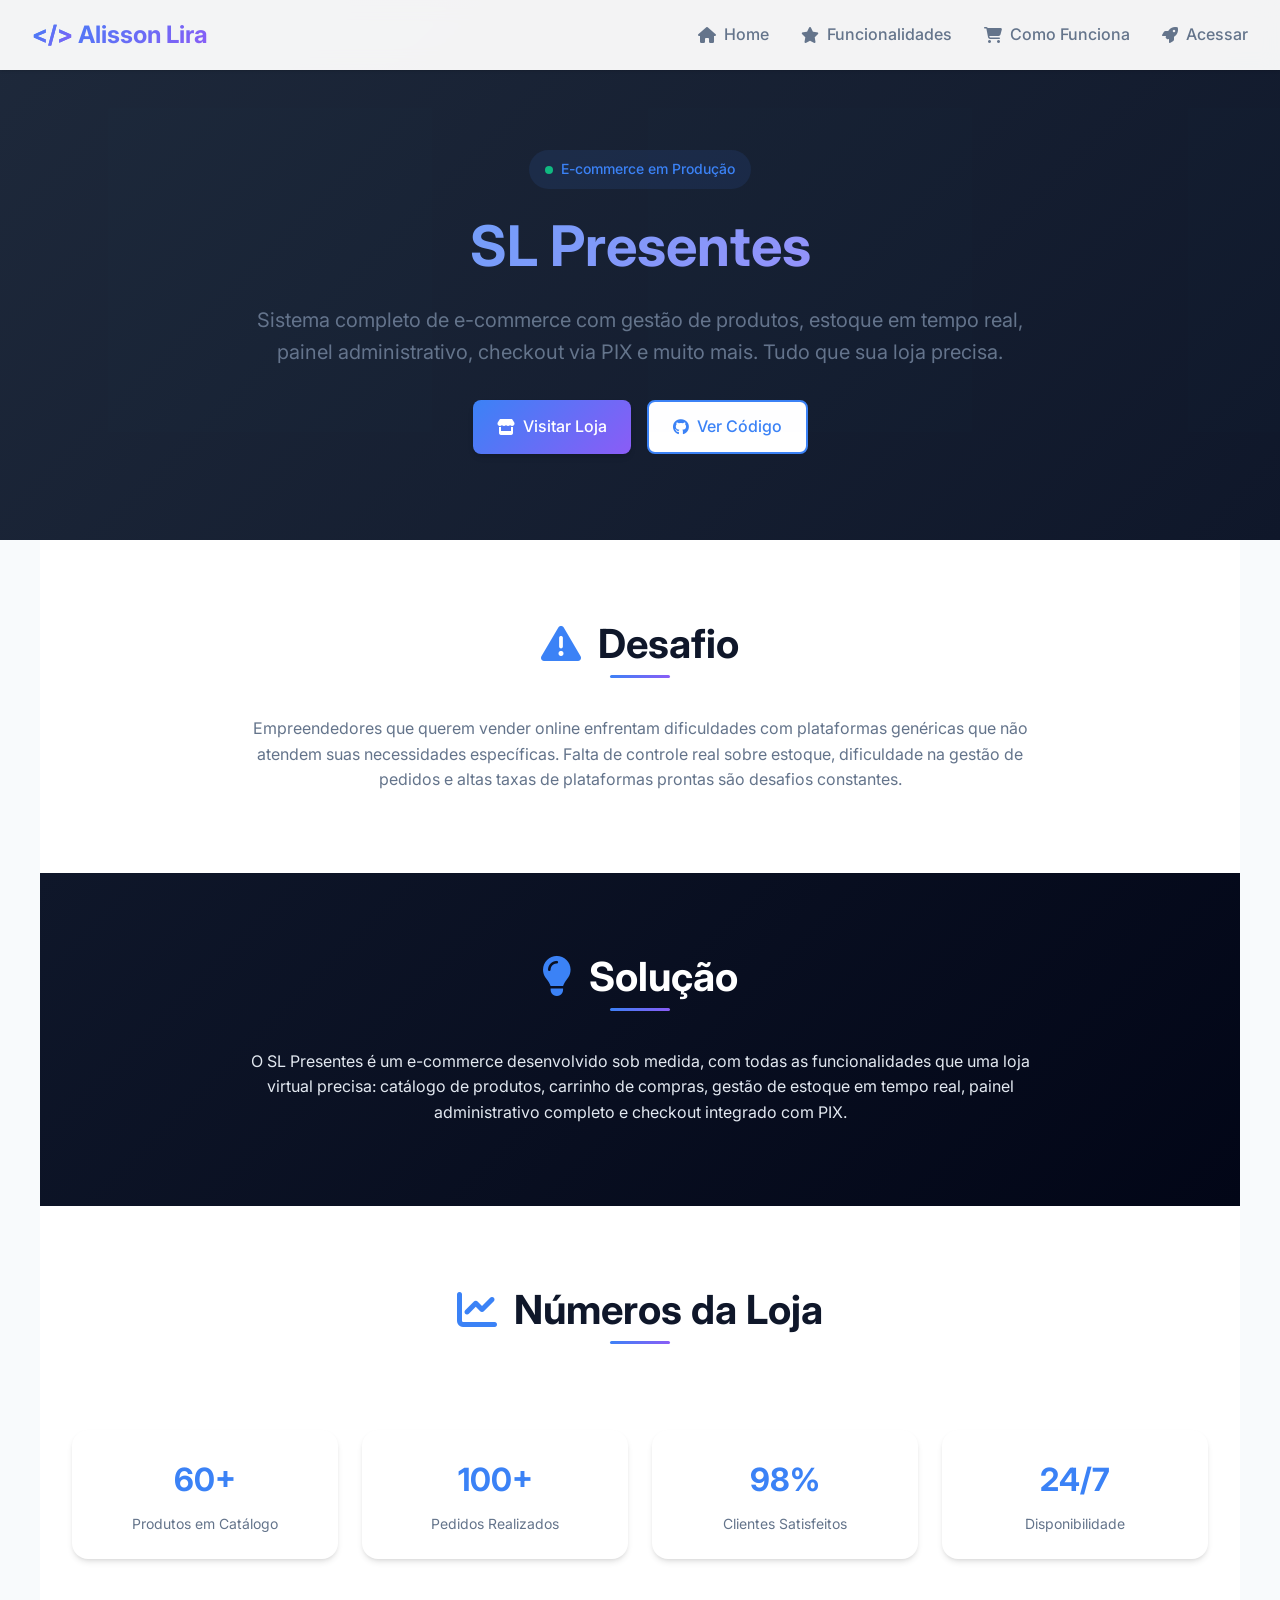
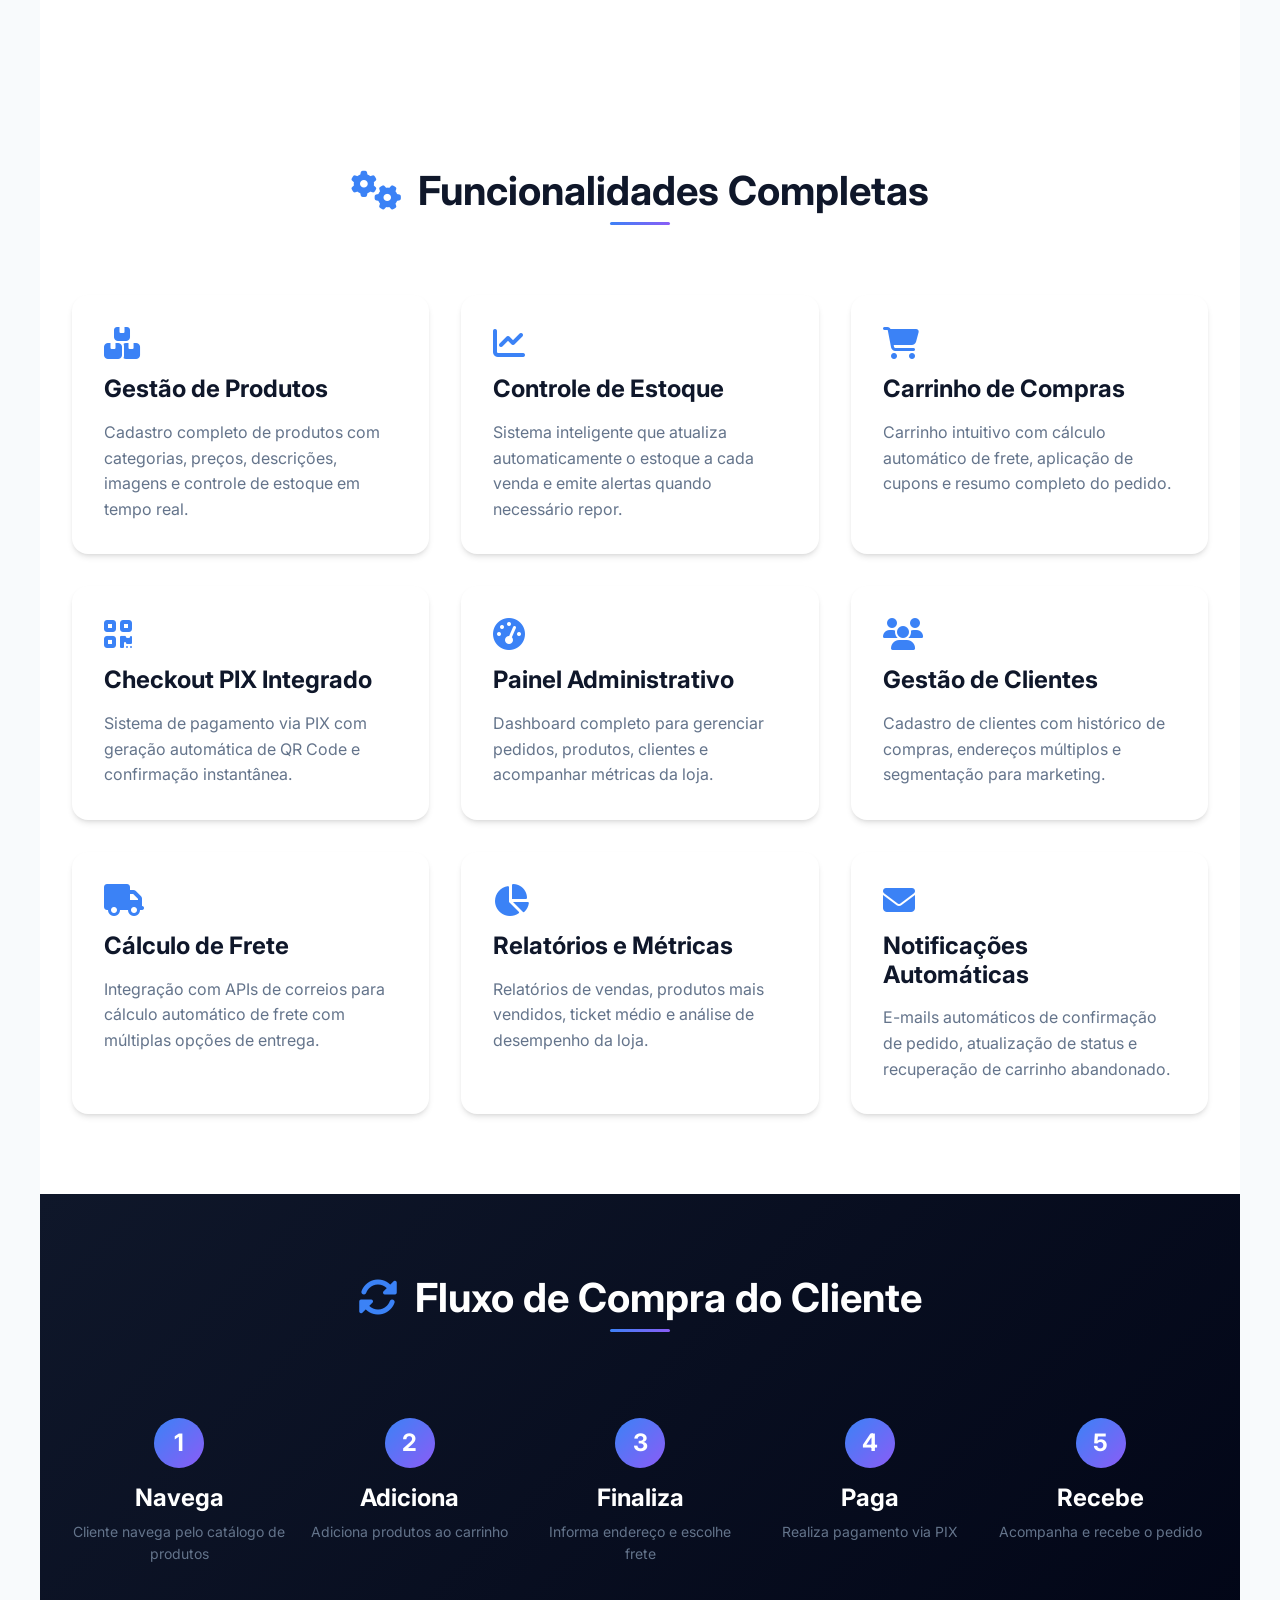
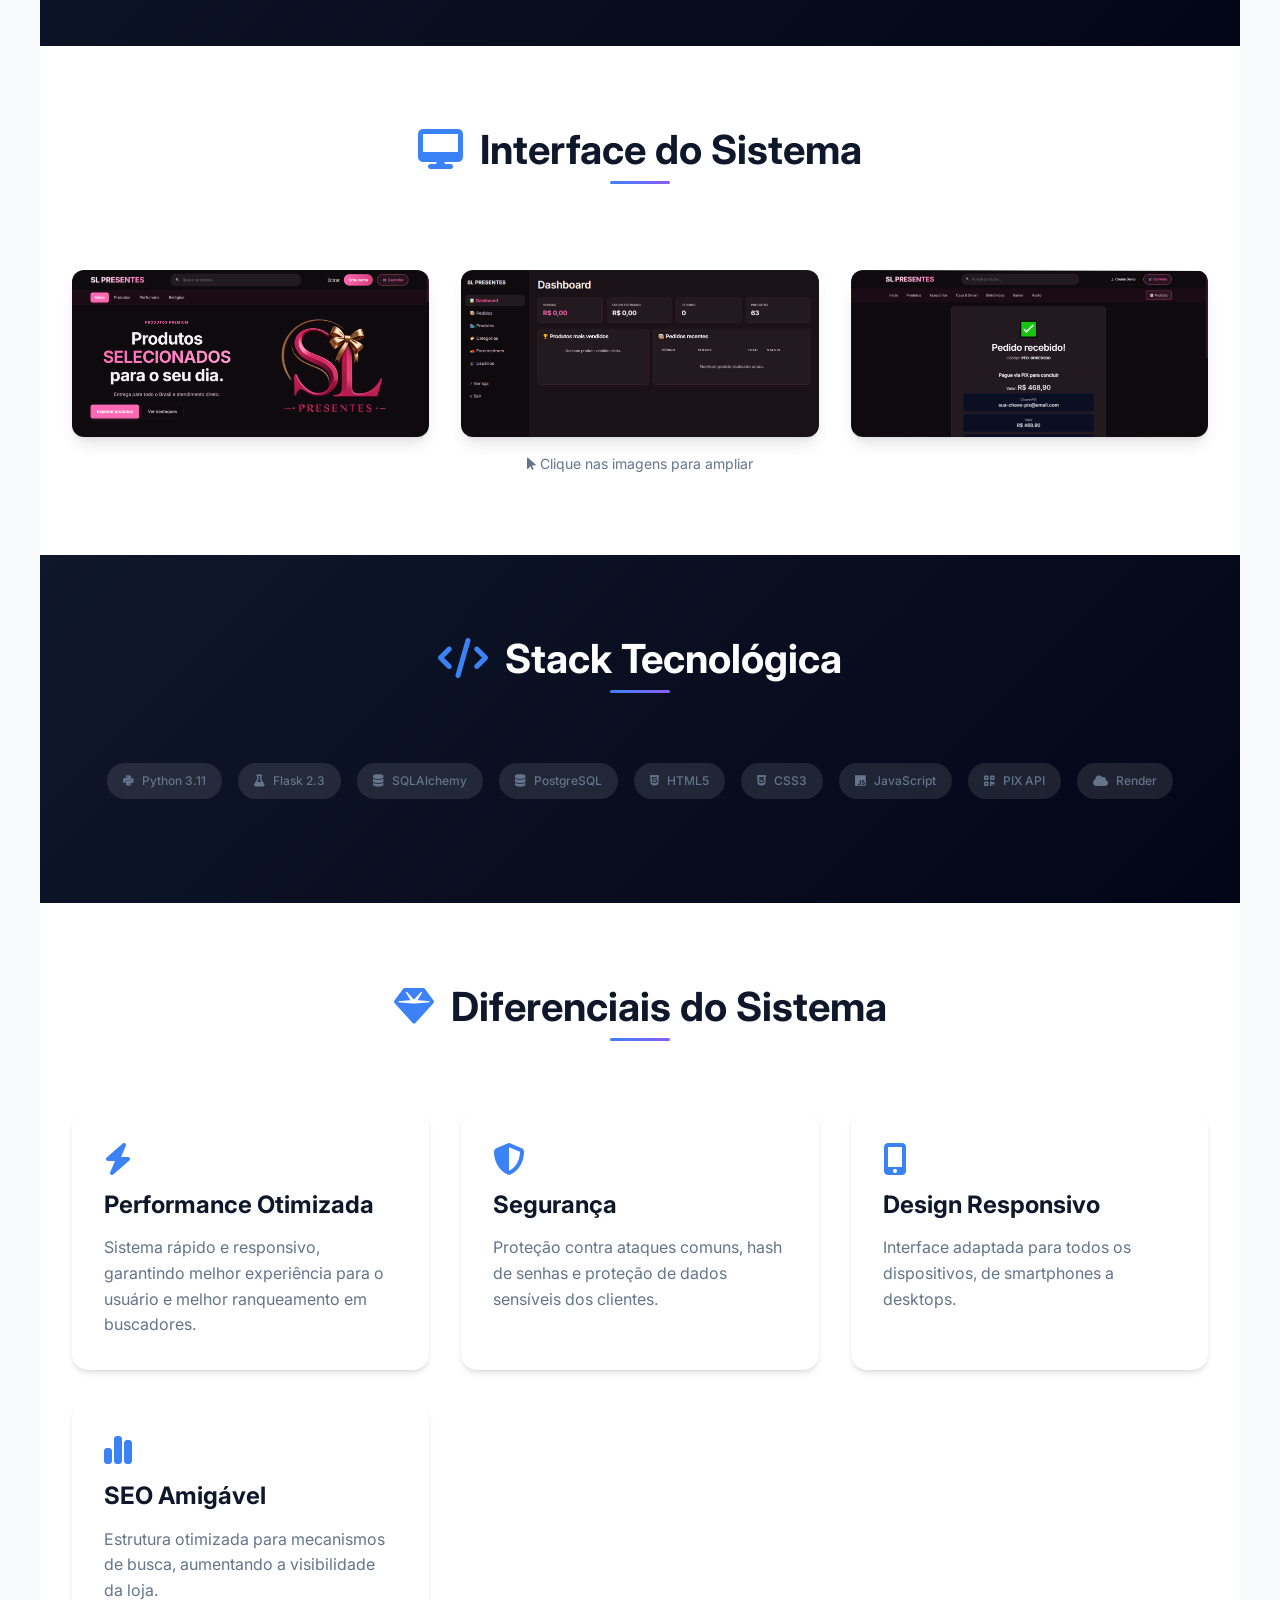
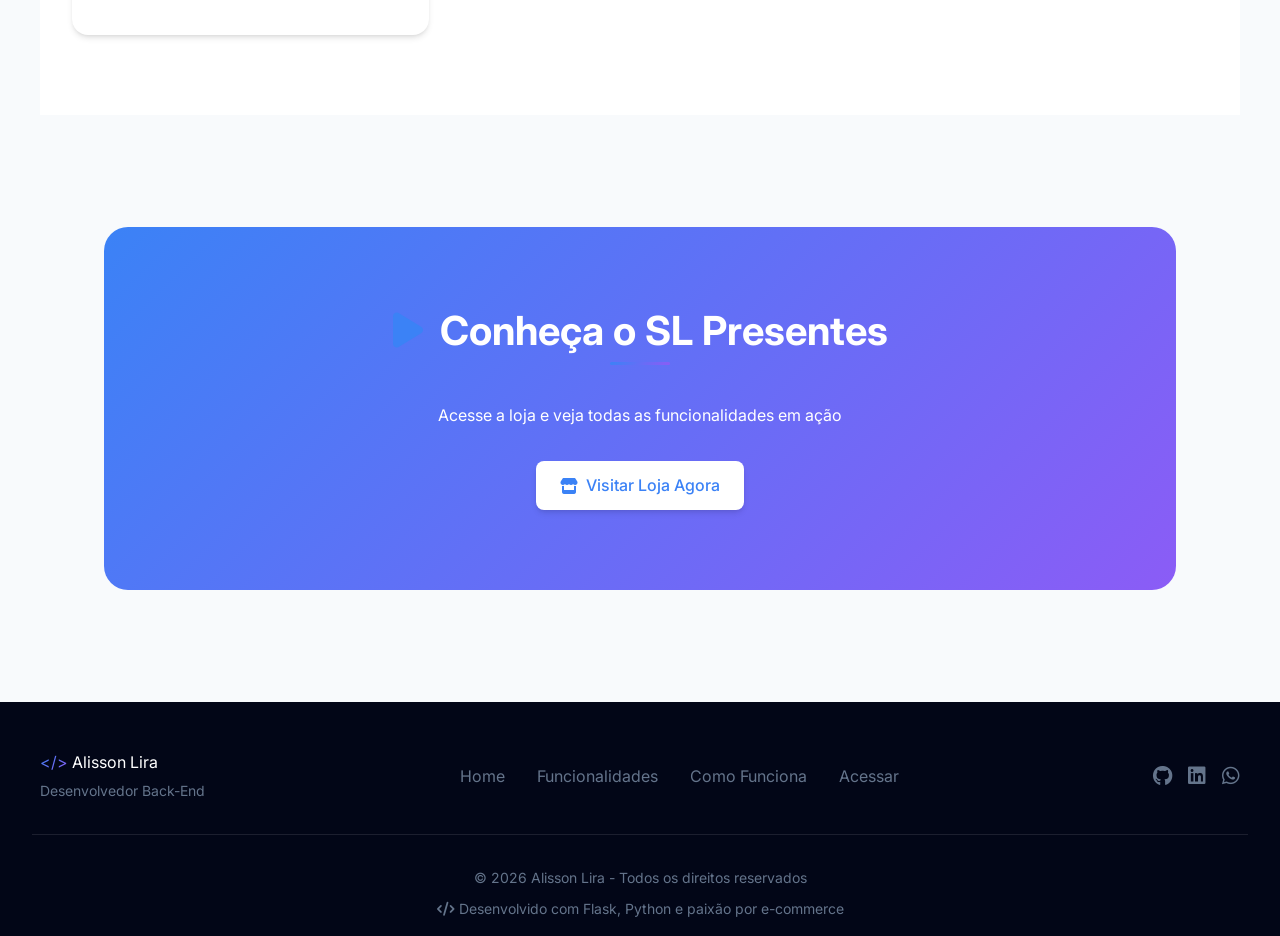
==== commit d8cef660: "melhorias gerais no index" ====
--- a/projetos/sl-presentes.html
+++ b/projetos/sl-presentes.html
@@ -1,23 +1,26 @@
 <!DOCTYPE html>
 <html lang="pt-BR">
+
 <head>
   <meta charset="UTF-8">
   <meta name="viewport" content="width=device-width, initial-scale=1.0">
 
   <title>SL Presentes | Sistema de E-commerce Completo</title>
 
-  <meta name="description" content="Sistema de e-commerce completo com gestão de produtos, estoque, pedidos, clientes e checkout integrado com PIX.">
+  <meta name="description"
+    content="Sistema de e-commerce completo com gestão de produtos, estoque, pedidos, clientes e checkout integrado com PIX.">
   <meta name="author" content="Alisson Lira">
   <meta name="keywords" content="e-commerce, loja virtual, gestão de estoque, sistema de vendas, flask, python">
 
   <!-- Google Fonts -->
-  <link href="https://fonts.googleapis.com/css2?family=Inter:opsz,wght@14..32,300;400;500;600;700;800&display=swap" rel="stylesheet">
+  <link href="https://fonts.googleapis.com/css2?family=Inter:opsz,wght@14..32,300;400;500;600;700;800&display=swap"
+    rel="stylesheet">
 
   <!-- Font Awesome -->
   <link rel="stylesheet" href="https://cdnjs.cloudflare.com/ajax/libs/font-awesome/6.5.1/css/all.min.css">
 
   <link rel="stylesheet" href="../styles.css">
-  
+
 
 </head>
 
@@ -54,7 +57,7 @@
         painel administrativo, checkout via PIX e muito mais. Tudo que sua loja precisa.
       </p>
 
-      <div class="hero-buttons">
+      <div class="hero-buttons sl-presentes">
         <a href="https://slpresentes.alissonlira.com.br" target="_blank" class="btn-primary">
           <i class="fas fa-store"></i> Visitar Loja
         </a>
@@ -71,9 +74,9 @@
     <h2><i class="fas fa-exclamation-triangle"></i> Desafio</h2>
 
     <p style="text-align: center; max-width: 800px; margin: 0 auto; color: var(--gray);">
-      Empreendedores que querem vender online enfrentam dificuldades com plataformas 
-      genéricas que não atendem suas necessidades específicas. Falta de controle 
-      real sobre estoque, dificuldade na gestão de pedidos e altas taxas de 
+      Empreendedores que querem vender online enfrentam dificuldades com plataformas
+      genéricas que não atendem suas necessidades específicas. Falta de controle
+      real sobre estoque, dificuldade na gestão de pedidos e altas taxas de
       plataformas prontas são desafios constantes.
     </p>
   </section>
@@ -83,9 +86,9 @@
     <h2 style="color: white;"><i class="fas fa-lightbulb"></i> Solução</h2>
 
     <p style="text-align: center; max-width: 800px; margin: 0 auto; color: var(--gray-light);">
-      O SL Presentes é um e-commerce desenvolvido sob medida, com todas as 
-      funcionalidades que uma loja virtual precisa: catálogo de produtos, 
-      carrinho de compras, gestão de estoque em tempo real, painel administrativo 
+      O SL Presentes é um e-commerce desenvolvido sob medida, com todas as
+      funcionalidades que uma loja virtual precisa: catálogo de produtos,
+      carrinho de compras, gestão de estoque em tempo real, painel administrativo
       completo e checkout integrado com PIX.
     </p>
   </section>
@@ -96,11 +99,11 @@
 
     <div class="stats-demo">
       <div class="stat-card">
-        <div class="stat-number">500+</div>
+        <div class="stat-number">60+</div>
         <div class="stat-label">Produtos em Catálogo</div>
       </div>
       <div class="stat-card">
-        <div class="stat-number">1.200+</div>
+        <div class="stat-number">100+</div>
         <div class="stat-label">Pedidos Realizados</div>
       </div>
       <div class="stat-card">
@@ -123,13 +126,15 @@
       <div class="feature">
         <i class="fas fa-boxes"></i>
         <h3>Gestão de Produtos</h3>
-        <p>Cadastro completo de produtos com categorias, preços, descrições, imagens e controle de estoque em tempo real.</p>
+        <p>Cadastro completo de produtos com categorias, preços, descrições, imagens e controle de estoque em tempo
+          real.</p>
       </div>
 
       <div class="feature">
         <i class="fas fa-chart-line"></i>
         <h3>Controle de Estoque</h3>
-        <p>Sistema inteligente que atualiza automaticamente o estoque a cada venda e emite alertas quando necessário repor.</p>
+        <p>Sistema inteligente que atualiza automaticamente o estoque a cada venda e emite alertas quando necessário
+          repor.</p>
       </div>
 
       <div class="feature">
@@ -215,9 +220,9 @@
     <h2><i class="fas fa-desktop"></i> Interface do Sistema</h2>
 
     <div class="screenshots">
-      <img src="../img/sl1.png" alt="Página inicial SL Presentes" onclick="openModal(this.src)">
-      <img src="../img/sl2.png" alt="Painel administrativo" onclick="openModal(this.src)">
-      <img src="../img/sl3.png" alt="Checkout e PIX" onclick="openModal(this.src)">
+      <img src="../img/pagina-inicial-sl-presentes.png" alt="Página inicial SL Presentes" onclick="openModal(this.src)">
+      <img src="../img/dashboard-sl-presentes.png" alt="Painel administrativo" onclick="openModal(this.src)">
+      <img src="../img/checkout-sl-presentes.png" alt="Checkout e PIX" onclick="openModal(this.src)">
     </div>
     <p style="text-align: center; margin-top: 1rem; font-size: 0.875rem; color: var(--gray);">
       <i class="fas fa-mouse-pointer"></i> Clique nas imagens para ampliar
@@ -249,7 +254,8 @@
       <div class="feature">
         <i class="fas fa-bolt"></i>
         <h3>Performance Otimizada</h3>
-        <p>Sistema rápido e responsivo, garantindo melhor experiência para o usuário e melhor ranqueamento em buscadores.</p>
+        <p>Sistema rápido e responsivo, garantindo melhor experiência para o usuário e melhor ranqueamento em
+          buscadores.</p>
       </div>
       <div class="feature">
         <i class="fas fa-shield-alt"></i>
@@ -288,21 +294,21 @@
         <span class="logo-highlight">&lt;/&gt;</span> Alisson Lira
         <p>Desenvolvedor Back-End</p>
       </div>
-      
+
       <div class="footer-links">
         <a href="/">Home</a>
         <a href="#funcionalidades">Funcionalidades</a>
         <a href="#demo">Como Funciona</a>
         <a href="#acesso">Acessar</a>
       </div>
-      
+
       <div class="footer-social">
         <a href="https://github.com/" target="_blank"><i class="fab fa-github"></i></a>
         <a href="https://linkedin.com/" target="_blank"><i class="fab fa-linkedin"></i></a>
         <a href="https://wa.me/5583991887166" target="_blank"><i class="fab fa-whatsapp"></i></a>
       </div>
     </div>
-    
+
     <div class="footer-bottom">
       <p>&copy; 2026 Alisson Lira - Todos os direitos reservados</p>
       <p class="footer-last-update">
@@ -321,7 +327,7 @@
     // Menu mobile
     const mobileMenuBtn = document.getElementById('mobileMenuBtn');
     const nav = document.querySelector('.navbar nav');
-    
+
     if (mobileMenuBtn) {
       mobileMenuBtn.addEventListener('click', () => {
         nav.classList.toggle('active');
@@ -362,4 +368,5 @@
     });
   </script>
 </body>
+
 </html>
--- a/styles.css
+++ b/styles.css
@@ -33,6 +33,7 @@
     color: var(--dark);
     line-height: 1.6;
     overflow-x: hidden;
+    user-select: none;
 }
 
 /* Scrollbar personalizada */
@@ -233,6 +234,11 @@
 .hero-buttons {
     display: flex;
     gap: 1rem;
+    cursor: pointer;
+}
+
+.hero-buttons.sl-presentes {
+    justify-content: center;
 }
 
 .btn-primary,
@@ -1573,4 +1579,228 @@
     overflow-x: auto;
     -webkit-overflow-scrolling: touch;
   }
+}
+
+
+.logo a {
+    cursor: pointer;
+    text-decoration: none;
+}
+
+.card,
+.skill-category,
+.stat {
+    opacity: 0;
+    transform: translateY(30px);
+    transition: .6s ease;
+}
+
+.card.show,
+.skill-category.show,
+.stat.show {
+    opacity: 1;
+    transform: translateY(0);
+}
+
+.navbar.scrolled {
+    backdrop-filter: blur(15px);
+    box-shadow: 0 5px 20px rgba(0,0,0,.15);
+}
+
+.navbar nav a.active {
+    color: var(--primary-color);
+}
+
+/* =========================
+   SECTION RESULTADOS
+========================= */
+
+.resultados {
+    padding: 120px 8%;
+    position: relative;
+}
+
+.resultados .section-header {
+    text-align: center;
+    max-width: 700px;
+    margin: 0 auto 60px;
+}
+
+.resultados .section-header h2 {
+    margin: 15px 0;
+}
+
+.resultados .section-header p {
+    color: #94a3b8;
+    font-size: 1.05rem;
+    line-height: 1.7;
+}
+
+.resultados .grid {
+    display: grid;
+    grid-template-columns: repeat(auto-fit, minmax(320px, 1fr));
+    gap: 30px;
+}
+
+
+/* =========================
+   CARDS
+========================= */
+
+.resultados .card {
+    position: relative;
+    overflow: hidden;
+
+    background: rgba(255,255,255,0.03);
+
+    border: 1px solid rgba(255,255,255,0.08);
+
+    border-radius: 20px;
+
+    backdrop-filter: blur(10px);
+
+    transition: all .35s ease;
+
+    height: 100%;
+}
+
+.resultados .card::before {
+    content: "";
+
+    position: absolute;
+
+    top: 0;
+    left: 0;
+
+    width: 100%;
+    height: 4px;
+
+    background: linear-gradient(
+        90deg,
+        #3b82f6,
+        #60a5fa
+    );
+
+    transform: scaleX(0);
+
+    transition: .35s ease;
+
+    transform-origin: left;
+}
+
+.resultados .card:hover::before {
+    transform: scaleX(1);
+}
+
+.resultados .card:hover {
+    transform: translateY(-8px);
+
+    border-color: rgba(96,165,250,.3);
+
+    box-shadow:
+        0 15px 35px rgba(0,0,0,.25);
+}
+
+
+/* =========================
+   CONTEÚDO
+========================= */
+
+.resultados .card-content {
+    padding: 35px;
+}
+
+.resultados .card-content h3 {
+
+    display: flex;
+    align-items: center;
+    gap: 10px;
+
+    margin-bottom: 25px;
+
+    font-size: 1.35rem;
+
+    color: #2563eb;
+}
+
+
+/* =========================
+   LISTA
+========================= */
+
+.resultados .card-content ul {
+
+    list-style: none;
+
+    display: flex;
+    flex-direction: column;
+
+    gap: 14px;
+}
+
+.resultados .card-content li {
+
+    position: relative;
+
+    padding-left: 28px;
+
+    color: #1e293b;
+
+    line-height: 1.6;
+}
+
+.resultados .card-content li::before {
+
+    content: "✓";
+
+    position: absolute;
+
+    left: 0;
+
+    color: #10b981;
+
+    font-weight: bold;
+}
+
+
+/* =========================
+   ANIMAÇÃO
+========================= */
+
+.resultados .card {
+
+    opacity: 0;
+
+    transform: translateY(30px);
+
+    transition:
+        opacity .6s ease,
+        transform .6s ease;
+}
+
+.resultados .card.show {
+
+    opacity: 1;
+
+    transform: translateY(0);
+}
+
+
+/* =========================
+   RESPONSIVO
+========================= */
+
+@media (max-width: 768px) {
+
+    .resultados {
+        padding: 90px 5%;
+    }
+
+    .resultados .card-content {
+        padding: 25px;
+    }
+
+    .resultados .card-content h3 {
+        font-size: 1.2rem;
+    }
 }
